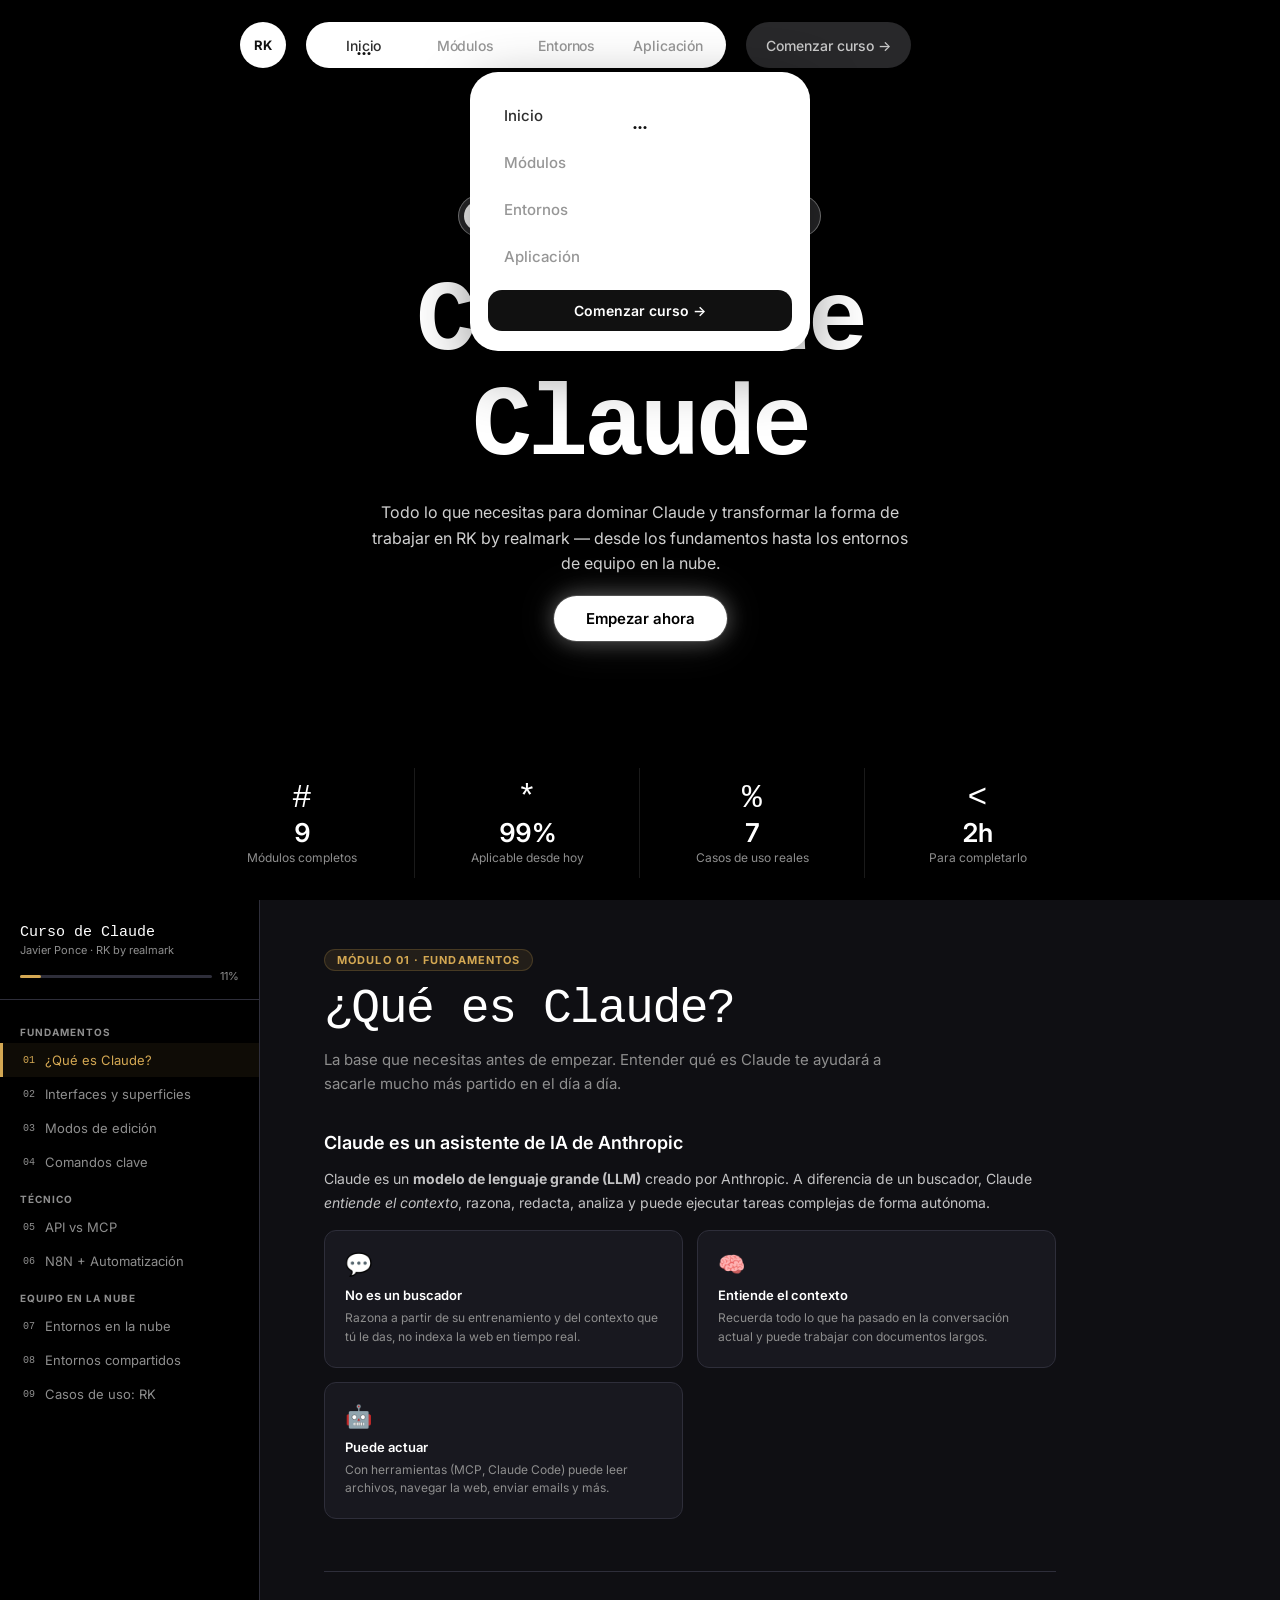
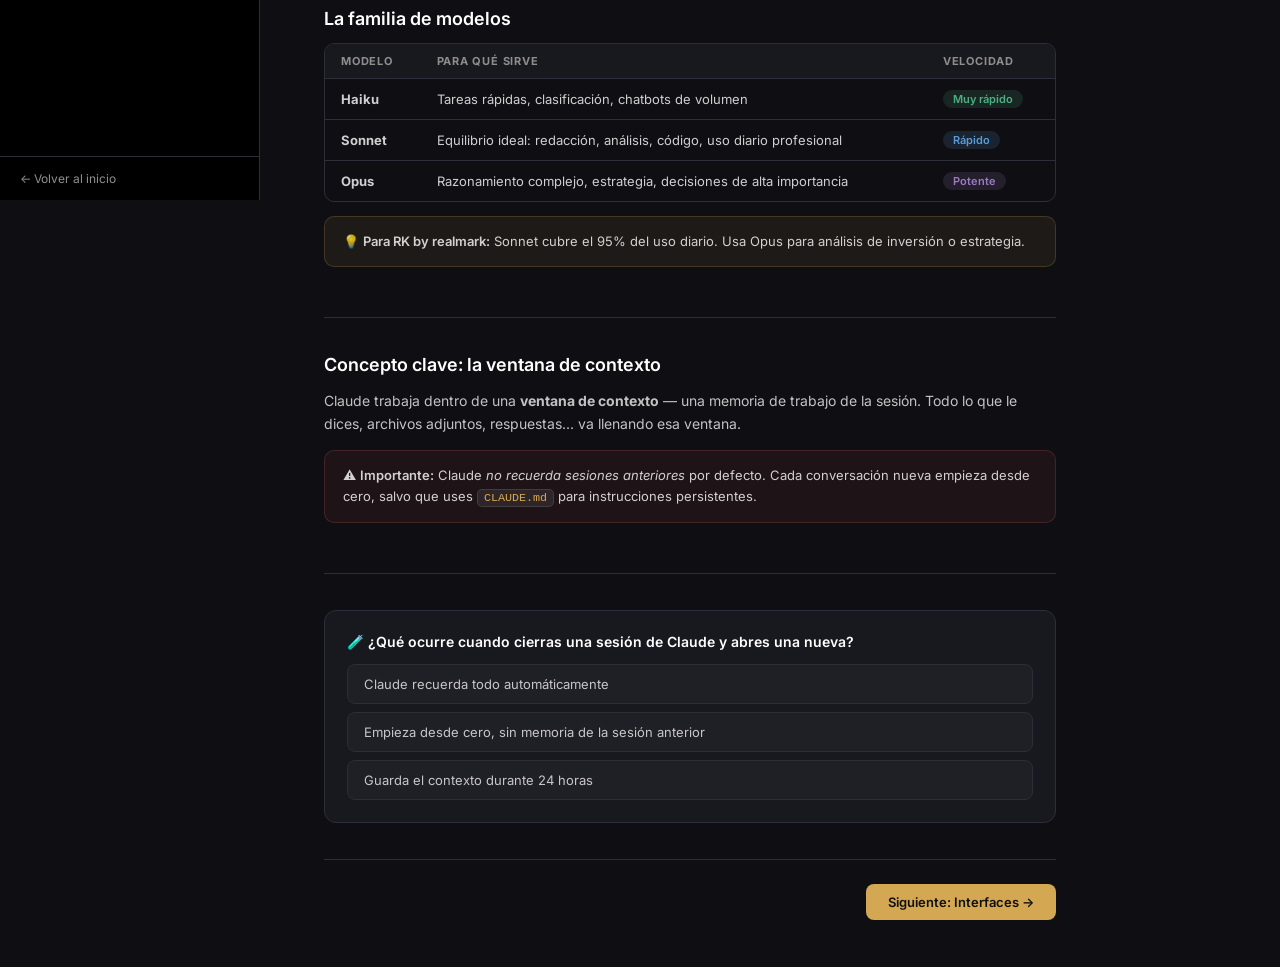
==== curso-claude/index.html @ 543211b2 "Add files via upload Curso de Claude - versión inicial" ====
<!DOCTYPE html>
<html lang="es">
<head>
<meta charset="UTF-8">
<meta name="viewport" content="width=device-width, initial-scale=1.0">
<title>Curso de Claude · Javier Ponce — RK by realmark</title>
<link rel="preconnect" href="https://fonts.googleapis.com">
<link rel="preconnect" href="https://fonts.gstatic.com" crossorigin>
<link href="https://fonts.googleapis.com/css2?family=Inter:wght@400;500;600&display=swap" rel="stylesheet">
<link href="https://db.onlinewebfonts.com/c/8cb707a9b8a73f8a7403336b861c3074?family=BubbledotICG-FinePos" rel="stylesheet">
<link rel="stylesheet" href="https://cdnjs.cloudflare.com/ajax/libs/font-awesome/6.5.2/css/all.min.css"
  integrity="sha512-SnH5WK+bZxgPHs44uWIX+LLJAJ9/2PkPKZ5QiAj6Ta86w+fsb2TkcmfRyVX3pBnMFcV7oQPJkl9QevSCWr3W6A=="
  crossorigin="anonymous" referrerpolicy="no-referrer">
<link rel="stylesheet" href="styles.css">
</head>
<body>

<!-- ═══════════════ HERO PAGE ═══════════════ -->
<div class="page" id="heroPage">
  <div class="bg">
    <video class="bg-video" autoplay muted loop playsinline>
      <source src="https://d8j0ntlcm91z4.cloudfront.net/user_38xzZboKViGWJOttwIXH07lWA1P/hf_20260809_012548_ef22562c-c0ae-4816-ad9d-f8922af4e6a7.mp4" type="video/mp4">
    </video>
    <div class="bg-overlay"></div>
  </div>

  <!-- HEADER -->
  <header class="header anim" style="--d:0.1s">
    <div class="header-inner">
      <button class="logo-btn" aria-label="RK by realmark">
        <span class="logo-text">RK</span>
      </button>

      <nav class="nav-pill" aria-label="Módulos del curso">
        <a class="nav-link active" href="#" onclick="scrollToSection('heroPage')">Inicio</a>
        <a class="nav-link" href="#" onclick="scrollToSection('coursePage')">Módulos</a>
        <a class="nav-link" href="#" onclick="jumpToModule(6)">Entornos</a>
        <a class="nav-link" href="#" onclick="jumpToModule(8)">Aplicación</a>
      </nav>

      <button class="signin-pill" onclick="scrollToSection('coursePage')">
        Comenzar curso →
      </button>

      <!-- MOBILE -->
      <button class="burger" id="burger" aria-expanded="false" aria-label="Menú">
        <span></span><span></span><span></span>
      </button>
    </div>
  </header>

  <!-- MOBILE MENU -->
  <div class="overlay" id="overlay" hidden></div>
  <div class="mobile-menu" id="mobileMenu" hidden role="dialog" aria-modal="true">
    <a class="mobile-link active" href="#" onclick="closeMobileMenu();scrollToSection('heroPage')">Inicio</a>
    <a class="mobile-link" href="#" onclick="closeMobileMenu();scrollToSection('coursePage')">Módulos</a>
    <a class="mobile-link" href="#" onclick="closeMobileMenu();jumpToModule(6)">Entornos</a>
    <a class="mobile-link" href="#" onclick="closeMobileMenu();jumpToModule(8)">Aplicación</a>
    <button class="mobile-signin" onclick="closeMobileMenu();scrollToSection('coursePage')">Comenzar curso →</button>
  </div>

  <!-- HERO -->
  <main class="hero">
    <div class="trust-row anim" style="--d:0.22s">
      <div class="avatar a1"><span class="avatar-inner"><i class="fa-brands fa-microsoft"></i></span></div>
      <div class="avatar a2"><span class="avatar-inner"><i class="fa-brands fa-amazon"></i></span></div>
      <div class="avatar a3"><span class="avatar-inner"><i class="fa-brands fa-google"></i></span></div>
      <div class="trust-pill">Curso oficial de Claude · Javier Ponce</div>
    </div>

    <h1 class="headline anim" style="--d:0s">
      <span class="line1">Curso de</span>
      <span class="line2">Claude</span>
    </h1>

    <p class="subhead anim" style="--d:0.28s">
      Todo lo que necesitas para dominar Claude y transformar la forma de trabajar en RK by realmark — desde los fundamentos hasta los entornos de equipo en la nube.
    </p>

    <button class="cta-btn anim" style="--d:0.4s" onclick="scrollToSection('coursePage')">
      Empezar ahora
    </button>
  </main>

  <!-- STATS -->
  <footer class="stats-footer anim" style="--d:0.45s">
    <div class="stats-grid">
      <div class="stat-item" style="--d:0.5s">
        <span class="stat-icon">#</span>
        <span class="stat-value" data-target="9" data-decimals="0" data-suffix="">9</span>
        <span class="stat-label">Módulos completos</span>
      </div>
      <div class="stat-item" style="--d:0.58s">
        <span class="stat-icon">*</span>
        <span class="stat-value" data-target="100" data-decimals="0" data-suffix="%">100%</span>
        <span class="stat-label">Aplicable desde hoy</span>
      </div>
      <div class="stat-item" style="--d:0.66s">
        <span class="stat-icon">%</span>
        <span class="stat-value" data-target="7" data-decimals="0" data-suffix="">7</span>
        <span class="stat-label">Casos de uso reales</span>
      </div>
      <div class="stat-item" style="--d:0.74s">
        <span class="stat-icon">&lt;</span>
        <span class="stat-value" data-target="2" data-decimals="0" data-suffix="h">2h</span>
        <span class="stat-label">Para completarlo</span>
      </div>
    </div>
  </footer>
</div>

<!-- ═══════════════ COURSE PAGE ═══════════════ -->
<div class="course-page" id="coursePage">
  <div class="course-layout">

    <!-- SIDEBAR -->
    <aside class="sidebar">
      <div class="sidebar-header">
        <span class="sidebar-logo">Curso de Claude</span>
        <span class="sidebar-sub">Javier Ponce · RK by realmark</span>
        <div class="progress-wrap">
          <div class="progress-bar"><div class="progress-fill" id="progressFill"></div></div>
          <span class="progress-label" id="progressLabel">0%</span>
        </div>
      </div>
      <nav class="module-nav-list">
        <div class="nav-group-label">Fundamentos</div>
        <button class="mod-nav active" onclick="gotoModule(0)"><span class="mod-num">01</span>¿Qué es Claude?</button>
        <button class="mod-nav" onclick="gotoModule(1)"><span class="mod-num">02</span>Interfaces y superficies</button>
        <button class="mod-nav" onclick="gotoModule(2)"><span class="mod-num">03</span>Modos de edición</button>
        <button class="mod-nav" onclick="gotoModule(3)"><span class="mod-num">04</span>Comandos clave</button>
        <div class="nav-group-label">Técnico</div>
        <button class="mod-nav" onclick="gotoModule(4)"><span class="mod-num">05</span>API vs MCP</button>
        <button class="mod-nav" onclick="gotoModule(5)"><span class="mod-num">06</span>N8N + Automatización</button>
        <div class="nav-group-label">Equipo en la Nube</div>
        <button class="mod-nav" onclick="gotoModule(6)"><span class="mod-num">07</span>Entornos en la nube</button>
        <button class="mod-nav" onclick="gotoModule(7)"><span class="mod-num">08</span>Entornos compartidos</button>
        <button class="mod-nav" onclick="gotoModule(8)"><span class="mod-num">09</span>Casos de uso: RK</button>
      </nav>
      <button class="back-hero" onclick="scrollToSection('heroPage')">← Volver al inicio</button>
    </aside>

    <!-- MODULE CONTENT -->
    <div class="module-content" id="moduleContent">

      <!-- ───── MODULE 0 ───── -->
      <section class="module-section active" id="mod0">
        <div class="mod-header">
          <span class="mod-tag">Módulo 01 · Fundamentos</span>
          <h2 class="mod-title">¿Qué es Claude?</h2>
          <p class="mod-intro">La base que necesitas antes de empezar. Entender qué es Claude te ayudará a sacarle mucho más partido en el día a día.</p>
        </div>

        <div class="content-block">
          <h3>Claude es un asistente de IA de Anthropic</h3>
          <p>Claude es un <strong>modelo de lenguaje grande (LLM)</strong> creado por Anthropic. A diferencia de un buscador, Claude <em>entiende el contexto</em>, razona, redacta, analiza y puede ejecutar tareas complejas de forma autónoma.</p>

          <div class="card-row">
            <div class="info-card">
              <div class="card-ico">💬</div>
              <h4>No es un buscador</h4>
              <p>Razona a partir de su entrenamiento y del contexto que tú le das, no indexa la web en tiempo real.</p>
            </div>
            <div class="info-card">
              <div class="card-ico">🧠</div>
              <h4>Entiende el contexto</h4>
              <p>Recuerda todo lo que ha pasado en la conversación actual y puede trabajar con documentos largos.</p>
            </div>
            <div class="info-card">
              <div class="card-ico">🤖</div>
              <h4>Puede actuar</h4>
              <p>Con herramientas (MCP, Claude Code) puede leer archivos, navegar la web, enviar emails y más.</p>
            </div>
          </div>
        </div>

        <div class="content-block">
          <h3>La familia de modelos</h3>
          <div class="table-wrap">
            <table>
              <thead><tr><th>Modelo</th><th>Para qué sirve</th><th>Velocidad</th></tr></thead>
              <tbody>
                <tr><td><strong>Haiku</strong></td><td>Tareas rápidas, clasificación, chatbots de volumen</td><td><span class="badge green">Muy rápido</span></td></tr>
                <tr><td><strong>Sonnet</strong></td><td>Equilibrio ideal: redacción, análisis, código, uso diario profesional</td><td><span class="badge blue">Rápido</span></td></tr>
                <tr><td><strong>Opus</strong></td><td>Razonamiento complejo, estrategia, decisiones de alta importancia</td><td><span class="badge purple">Potente</span></td></tr>
              </tbody>
            </table>
          </div>
          <div class="callout amber">💡 <strong>Para RK by realmark:</strong> Sonnet cubre el 95% del uso diario. Usa Opus para análisis de inversión o estrategia.</div>
        </div>

        <div class="content-block">
          <h3>Concepto clave: la ventana de contexto</h3>
          <p>Claude trabaja dentro de una <strong>ventana de contexto</strong> — una memoria de trabajo de la sesión. Todo lo que le dices, archivos adjuntos, respuestas... va llenando esa ventana.</p>
          <div class="callout red">⚠️ <strong>Importante:</strong> Claude <em>no recuerda sesiones anteriores</em> por defecto. Cada conversación nueva empieza desde cero, salvo que uses <code>CLAUDE.md</code> para instrucciones persistentes.</div>
        </div>

        <div class="quiz-block" id="q0">
          <div class="quiz-q">🧪 ¿Qué ocurre cuando cierras una sesión de Claude y abres una nueva?</div>
          <div class="quiz-opts">
            <button class="qopt" onclick="doQuiz('q0',this,'wrong')">Claude recuerda todo automáticamente</button>
            <button class="qopt" onclick="doQuiz('q0',this,'correct')">Empieza desde cero, sin memoria de la sesión anterior</button>
            <button class="qopt" onclick="doQuiz('q0',this,'wrong')">Guarda el contexto durante 24 horas</button>
          </div>
          <div class="quiz-fb" id="q0-fb"></div>
        </div>

        <div class="mod-footer-nav">
          <div></div>
          <button class="btn-next" onclick="gotoModule(1)">Siguiente: Interfaces →</button>
        </div>
      </section>

      <!-- ───── MODULE 1 ───── -->
      <section class="module-section" id="mod1">
        <div class="mod-header">
          <span class="mod-tag">Módulo 02 · Fundamentos</span>
          <h2 class="mod-title">Interfaces y superficies</h2>
          <p class="mod-intro">Claude no es solo una web. Tiene múltiples formas de acceso según lo que necesites hacer.</p>
        </div>

        <div class="content-block">
          <h3>Las superficies principales</h3>
          <div class="card-row three">
            <div class="info-card"><div class="card-ico">🌐</div><h4>Claude.ai (web)</h4><p>El chat de siempre. Para tareas del día a día: redacción, análisis, preguntas.</p></div>
            <div class="info-card"><div class="card-ico">💻</div><h4>App de escritorio</h4><p>Cowork integrado. Sesiones en paralelo, revisión visual de cambios y tareas programadas.</p></div>
            <div class="info-card"><div class="card-ico">📱</div><h4>App móvil</h4><p>iOS y Android. Lanza tareas en la nube y revísalas desde el móvil estés donde estés.</p></div>
            <div class="info-card"><div class="card-ico">⌨️</div><h4>Claude Code (CLI)</h4><p>Terminal para desarrolladores. Máxima autonomía: lee código, edita archivos, ejecuta comandos.</p></div>
            <div class="info-card"><div class="card-ico">🔌</div><h4>API / MCP</h4><p>Para integraciones programáticas. Conectas Claude a tus propias apps, CRM, portales.</p></div>
            <div class="info-card"><div class="card-ico">💬</div><h4>Claude Tag (Slack)</h4><p>Menciona <code>@Claude</code> en Slack y obtén respuestas directamente en el canal del equipo.</p></div>
          </div>
        </div>

        <div class="content-block">
          <h3>¿Qué superficie para cada caso en RK?</h3>
          <div class="table-wrap">
            <table>
              <thead><tr><th>Situación</th><th>Superficie recomendada</th></tr></thead>
              <tbody>
                <tr><td>Redactar descripción de inmueble</td><td><span class="badge green">Claude.ai web o app escritorio</span></td></tr>
                <tr><td>Revisar emails de clientes</td><td><span class="badge green">Cowork + Gmail MCP</span></td></tr>
                <tr><td>Tarea larga para revisar después</td><td><span class="badge blue">Sesión en la nube</span></td></tr>
                <tr><td>Automatizar flujos de captación</td><td><span class="badge purple">API + N8N</span></td></tr>
                <tr><td>Consulta rápida desde una visita</td><td><span class="badge amber">App móvil</span></td></tr>
              </tbody>
            </table>
          </div>
        </div>

        <div class="mod-footer-nav">
          <button class="btn-prev" onclick="gotoModule(0)">← Anterior</button>
          <button class="btn-next" onclick="gotoModule(2)">Siguiente: Modos de edición →</button>
        </div>
      </section>

      <!-- ───── MODULE 2 ───── -->
      <section class="module-section" id="mod2">
        <div class="mod-header">
          <span class="mod-tag">Módulo 03 · Fundamentos</span>
          <h2 class="mod-title">Modos de edición en Claude Code</h2>
          <p class="mod-intro">Uno de los conceptos más importantes del curso: cómo controlar cuánta autonomía tiene Claude cuando trabaja con tus archivos.</p>
        </div>

        <div class="content-block">
          <h3>Cambiar entre modos: <code>Shift + Tab</code></h3>
          <p>En Claude Code, puedes ciclar entre cuatro modos pulsando <code>Shift + Tab</code>. Cada modo define cuánto puede hacer Claude sin pedirte permiso.</p>

          <div class="modes-grid">
            <div class="mode-card manual">
              <div class="mode-label">Manual</div>
              <div class="mode-desc">Pregunta antes de <strong>cada</strong> edición de archivo y <strong>cada</strong> comando. El más seguro.</div>
              <div class="mode-when">✓ Para aprender o en proyectos críticos</div>
            </div>
            <div class="mode-card accept">
              <div class="mode-label">Accept edits</div>
              <div class="mode-desc">Edita archivos y comandos básicos sin preguntar. Pide permiso para acciones avanzadas.</div>
              <div class="mode-when">✓ Uso diario. ⚠️ Ojo con los botones de la barra inferior</div>
            </div>
            <div class="mode-card plan">
              <div class="mode-label">Plan</div>
              <div class="mode-desc">Solo analiza y propone un plan. <strong>No toca nada.</strong></div>
              <div class="mode-when">✓ Antes de cambios grandes: entender primero</div>
            </div>
            <div class="mode-card auto">
              <div class="mode-label">Auto</div>
              <div class="mode-desc">Actúa con comprobaciones de seguridad en segundo plano. Máxima autonomía.</div>
              <div class="mode-when">✓ Tareas largas en las que confías plenamente</div>
            </div>
          </div>

          <div class="callout red">
            ⚠️ <strong>Aviso del curso (Javier Ponce):</strong> En el modo <em>Accept edits</em> y en <em>/loop</em>, los botones de aceptar cambios aparecen en la <strong>parte inferior de la caja de texto</strong>. Es fácil aceptar sin darse cuenta. Revisa siempre antes de hacer clic.
          </div>
        </div>

        <div class="quiz-block" id="q2">
          <div class="quiz-q">🧪 Quieres analizar el código antes de hacer cualquier cambio. ¿Qué modo usas?</div>
          <div class="quiz-opts">
            <button class="qopt" onclick="doQuiz('q2',this,'wrong')">Auto</button>
            <button class="qopt" onclick="doQuiz('q2',this,'correct')">Plan</button>
            <button class="qopt" onclick="doQuiz('q2',this,'wrong')">Accept edits</button>
          </div>
          <div class="quiz-fb" id="q2-fb"></div>
        </div>

        <div class="mod-footer-nav">
          <button class="btn-prev" onclick="gotoModule(1)">← Anterior</button>
          <button class="btn-next" onclick="gotoModule(3)">Siguiente: Comandos clave →</button>
        </div>
      </section>

      <!-- ───── MODULE 3 ───── -->
      <section class="module-section" id="mod3">
        <div class="mod-header">
          <span class="mod-tag">Módulo 04 · Fundamentos</span>
          <h2 class="mod-title">Comandos clave</h2>
          <p class="mod-intro">Los slash commands y herramientas externas más importantes del curso.</p>
        </div>

        <div class="content-block">
          <h3>Slash commands esenciales</h3>
          <div class="cmd-grid">
            <div class="cmd-card">
              <div class="cmd-name">/loop</div>
              <p>Modo de iteración continua. Claude repite una tarea en ciclos. <strong>⚠️ Ojo con los botones de aceptación en la barra inferior del text box.</strong></p>
            </div>
            <div class="cmd-card">
              <div class="cmd-name">/goal</div>
              <p>Define un objetivo persistente que Claude persigue durante toda la sesión. Muy útil para tareas largas con un fin claro.</p>
            </div>
            <div class="cmd-card">
              <div class="cmd-name">/compact</div>
              <p>Comprime el historial para liberar espacio en la ventana de contexto. Se puede usar con foco:</p>
              <code class="inline-code">/compact focus on los cambios de API</code>
            </div>
            <div class="cmd-card">
              <div class="cmd-name">/context</div>
              <p>Muestra qué está ocupando espacio en el contexto ahora mismo. Úsalo antes de /compact para saber si hace falta.</p>
            </div>
            <div class="cmd-card">
              <div class="cmd-name">/model</div>
              <p>Cambia entre Haiku, Sonnet y Opus durante la sesión. Sin cerrar ni reabrir.</p>
            </div>
            <div class="cmd-card">
              <div class="cmd-name">/init</div>
              <p>Crea un <code>CLAUDE.md</code> para el proyecto con instrucciones persistentes. Esencial para trabajo en equipo.</p>
            </div>
          </div>
        </div>

        <div class="content-block">
          <h3>Cómo funciona <code>/compact</code> en detalle</h3>
          <p>La ventana de contexto se llena con el historial. Cuando se acerca al límite, Claude compacta automáticamente — pero tú puedes hacerlo manualmente con más control.</p>
          <div class="compare-row">
            <div class="compare-box">
              <div class="compare-head">✅ Se preserva</div>
              <ul><li>Tus peticiones importantes</li><li>Fragmentos de código clave</li><li>El estado actual del trabajo</li></ul>
            </div>
            <div class="compare-box">
              <div class="compare-head red">⚠️ Puede perderse</div>
              <ul><li>Instrucciones detalladas del principio</li><li>Contexto de decisiones anteriores</li></ul>
            </div>
          </div>
          <div class="callout blue">💡 <strong>Tip:</strong> Añade una sección <code>Compact Instructions</code> en tu <code>CLAUDE.md</code> para decirle a Claude qué preservar siempre al compactar.</div>
        </div>

        <div class="content-block">
          <h3>Herramientas externas del curso</h3>
          <div class="tool-list">
            <div class="tool-item">
              <span class="tool-icon">🌐</span>
              <div><strong>motionsites.com</strong><p>Plantillas de web para usar directamente con Claude. Ideal para landing pages de inmuebles o microsites de campaña.</p></div>
            </div>
            <div class="tool-item">
              <span class="tool-icon">🚀</span>
              <div><strong>vercel.app</strong><p>Plataforma para publicar webs generadas por Claude en minutos, sin configuración de servidor. Conecta tu repo de GitHub y despliega automáticamente.</p></div>
            </div>
            <div class="tool-item">
              <span class="tool-icon">⚙️</span>
              <div><strong>n8n.io</strong><p>Automatización de flujos con IA. Conecta Claude a tu CRM, email, portales y más, sin código.</p></div>
            </div>
            <div class="tool-item">
              <span class="tool-icon">🛍️</span>
              <div><strong>Skill Marketplace</strong><p>El marketplace de skills para ampliar las capacidades de Claude en Cowork. Instala skills específicas para tu sector.</p></div>
            </div>
          </div>
        </div>

        <div class="mod-footer-nav">
          <button class="btn-prev" onclick="gotoModule(2)">← Anterior</button>
          <button class="btn-next" onclick="gotoModule(4)">Siguiente: API vs MCP →</button>
        </div>
      </section>

      <!-- ───── MODULE 4 ───── -->
      <section class="module-section" id="mod4">
        <div class="mod-header">
          <span class="mod-tag">Módulo 05 · Técnico</span>
          <h2 class="mod-title">API vs MCP: la diferencia clave</h2>
          <p class="mod-intro">Entender esta diferencia te ayudará a saber qué herramienta usar en cada situación.</p>
        </div>

        <div class="content-block">
          <div class="compare-row big">
            <div class="compare-box">
              <div class="compare-head">API — Application Programming Interface</div>
              <p>Un <strong>contrato de comunicación</strong> entre dos sistemas. Defines endpoints, métodos, parámetros y formatos de respuesta. Tú la llamas explícitamente desde código.</p>
              <div class="analogy-box">
                🍕 <strong>Analogía:</strong> Llamar por teléfono a un restaurante. Tú marcas el número, pides lo que quieres siguiendo su menú, y ellos te dan exactamente eso. Tú tienes que saber el número y el menú.
              </div>
              <ul class="feature-list">
                <li>¿Quién la llama? <strong>Tu código, explícitamente</strong></li>
                <li>¿Quién sabe cómo usarla? <strong>El desarrollador</strong></li>
                <li>Estándar: <strong>Cada servicio tiene el suyo</strong></li>
                <li>Uso típico: <strong>Integración entre sistemas</strong></li>
              </ul>
            </div>
            <div class="compare-box highlight">
              <div class="compare-head">MCP — Model Context Protocol</div>
              <p>Un <strong>protocolo estándar de Anthropic</strong> que permite a Claude conectarse a herramientas y servicios externos y usarlas por sí solo, sin que le indiques cómo.</p>
              <div class="analogy-box">
                🏙️ <strong>Analogía:</strong> Un asistente que ya conoce todos los restaurantes de la ciudad y puede ir a buscar lo que necesitas sin que le expliques nada. Tú dices "tengo hambre de pizza" y él sabe a dónde ir.
              </div>
              <ul class="feature-list">
                <li>¿Quién la llama? <strong>Claude, de forma autónoma</strong></li>
                <li>¿Quién sabe cómo usarla? <strong>Claude la descubre sola</strong></li>
                <li>Estándar: <strong>Protocolo universal</strong></li>
                <li>Uso típico: <strong>Darle "superpoderes" a Claude</strong></li>
              </ul>
            </div>
          </div>

          <div class="callout blue">
            🔗 <strong>Relación entre ambas:</strong> Un servidor MCP por debajo usa APIs. El MCP de Vercel que tienes en esta sesión llama internamente a la API REST de Vercel — pero Claude no necesita saber nada de eso. El MCP es la capa que traduce las capacidades de una API al lenguaje que Claude entiende.
          </div>
        </div>

        <div class="mod-footer-nav">
          <button class="btn-prev" onclick="gotoModule(3)">← Anterior</button>
          <button class="btn-next" onclick="gotoModule(5)">Siguiente: N8N →</button>
        </div>
      </section>

      <!-- ───── MODULE 5 ───── -->
      <section class="module-section" id="mod5">
        <div class="mod-header">
          <span class="mod-tag">Módulo 06 · Técnico</span>
          <h2 class="mod-title">N8N + Automatización con Claude</h2>
          <p class="mod-intro">N8N es la plataforma que convierte a Claude en el motor de tus automatizaciones de negocio, sin necesidad de código.</p>
        </div>

        <div class="content-block">
          <h3>¿Qué es N8N?</h3>
          <p>N8N es una <strong>plataforma de automatización de flujos de trabajo visual</strong> — tipo Zapier o Make, pero más potente y con posibilidad de alojarlo tú mismo. Conectas aplicaciones entre sí con un editor visual de nodos, sin apenas código.</p>
          <p>Ahora tiene integración nativa con Claude, lo que significa que puedes meter IA en medio de cualquier automatización.</p>

          <div class="flow-diagram">
            <div class="flow-node trigger">DISPARADOR</div>
            <div class="flow-arrow">→</div>
            <div class="flow-node action">ACCIÓN 1</div>
            <div class="flow-arrow">→</div>
            <div class="flow-node claude">CLAUDE (IA)</div>
            <div class="flow-arrow">→</div>
            <div class="flow-node result">RESULTADO</div>
          </div>
          <p class="flow-example">Ejemplo: Nuevo email en Gmail → Claude lo analiza → Respuesta automática en Slack</p>
        </div>

        <div class="content-block">
          <h3>Casos de uso para RK by realmark</h3>
          <div class="usecase-grid">
            <div class="usecase-card">
              <div class="usecase-cat">🎯 Captación y leads</div>
              <ul>
                <li>Formulario web → Claude clasifica el lead (comprador, vendedor, inversor) → CRM</li>
                <li>Scraping de portales → Claude puntúa propiedades según criterios de clientes</li>
              </ul>
            </div>
            <div class="usecase-card">
              <div class="usecase-cat">📧 Comunicación</div>
              <ul>
                <li>Email de cliente → Claude redacta respuesta personalizada → Tú revisas y apruebas</li>
                <li>WhatsApp Business → Claude responde consultas básicas fuera de horario</li>
              </ul>
            </div>
            <div class="usecase-card">
              <div class="usecase-cat">📝 Contenido</div>
              <ul>
                <li>Nueva propiedad en CRM → Claude genera descripción → Publicación automática en portales</li>
                <li>Ficha de inmueble → Claude crea variaciones para redes sociales</li>
              </ul>
            </div>
            <div class="usecase-card">
              <div class="usecase-cat">⚙️ Operaciones</div>
              <ul>
                <li>Reunión grabada → Transcripción → Claude extrae próximos pasos → Asana/Notion</li>
                <li>Cambio en portal → Claude analiza y alerta al equipo por Slack</li>
              </ul>
            </div>
          </div>
          <div class="callout green">🚀 <strong>Por dónde empezar:</strong> n8n.io tiene versión cloud gratuita. El primer flujo útil: <em>email de contacto → Claude clasifica → notificación a agente</em>. En 30 minutos lo tienes montado.</div>
        </div>

        <div class="mod-footer-nav">
          <button class="btn-prev" onclick="gotoModule(4)">← Anterior</button>
          <button class="btn-next" onclick="gotoModule(6)">Siguiente: Entornos en la nube →</button>
        </div>
      </section>

      <!-- ───── MODULE 6 ───── -->
      <section class="module-section" id="mod6">
        <div class="mod-header">
          <span class="mod-tag">Módulo 07 · Equipo en la Nube</span>
          <h2 class="mod-title">Entornos en la nube</h2>
          <p class="mod-intro">La base del trabajo en equipo con Claude. Entender qué es un entorno en la nube es el primer paso para que RK by realmark trabaje de forma colaborativa.</p>
        </div>

        <div class="content-block">
          <h3>Sesión local vs sesión en la nube</h3>
          <div class="compare-row">
            <div class="compare-box">
              <div class="compare-head">💻 Sesión Local</div>
              <ul class="feature-list">
                <li>Se ejecuta en <strong>tu ordenador</strong></li>
                <li>Solo tú puedes verla</li>
                <li>Se para cuando cierras el portátil</li>
                <li>Accede a tus archivos locales</li>
                <li>Sin configuración de entrada</li>
              </ul>
            </div>
            <div class="compare-box highlight">
              <div class="compare-head">☁️ Sesión en la Nube</div>
              <ul class="feature-list">
                <li>Se ejecuta en <strong>servidores de Anthropic</strong></li>
                <li>Compartible con el equipo</li>
                <li>Sigue corriendo aunque cierres el PC</li>
                <li>Accede a repositorios GitHub</li>
                <li>Configurable por el administrador</li>
              </ul>
            </div>
          </div>
        </div>

        <div class="content-block">
          <h3>Cómo funciona una sesión en la nube</h3>
          <div class="steps-list">
            <div class="step-item"><span class="step-n">1</span><div><h4>Lanzas la sesión</h4><p>Desde claude.ai, app de escritorio, móvil o terminal (<code>claude --cloud</code>). Aparece un selector de entorno.</p></div></div>
            <div class="step-item"><span class="step-n">2</span><div><h4>Se crea una máquina virtual</h4><p>Anthropic lanza un servidor Ubuntu 24.04 limpio con herramientas preinstaladas. No es tu ordenador.</p></div></div>
            <div class="step-item"><span class="step-n">3</span><div><h4>Claude trabaja en ese servidor</h4><p>Accede a repositorios de GitHub, ejecuta código, instala paquetes — todo aislado.</p></div></div>
            <div class="step-item"><span class="step-n">4</span><div><h4>Retomable desde cualquier dispositivo</h4><p>Empieza en el portátil, continúa desde el móvil sin perder nada.</p></div></div>
          </div>
        </div>

        <div class="content-block">
          <h3>Niveles de acceso de red</h3>
          <div class="table-wrap">
            <table>
              <thead><tr><th>Nivel</th><th>Qué permite</th><th>Para qué</th></tr></thead>
              <tbody>
                <tr><td><strong>None</strong></td><td>Sin acceso a internet</td><td>Tareas internas aisladas</td></tr>
                <tr><td><strong>Trusted ⭐</strong></td><td>Registros de paquetes, GitHub, SDKs comunes</td><td><strong>Punto de partida recomendado</strong></td></tr>
                <tr><td><strong>Custom</strong></td><td>Lista de dominios que tú defines</td><td>Si necesitáis APIs propias (Idealista, etc.)</td></tr>
                <tr><td><strong>Full</strong></td><td>Cualquier dominio</td><td>Solo si es imprescindible</td></tr>
              </tbody>
            </table>
          </div>
          <div class="callout red">🛡️ <strong>Sobre secretos:</strong> Los entornos en la nube aún no tienen almacén de secretos. No pongas contraseñas ni API keys en las variables de entorno — cualquier miembro con acceso al entorno podría leerlas.</div>
        </div>

        <div class="mod-footer-nav">
          <button class="btn-prev" onclick="gotoModule(5)">← Anterior</button>
          <button class="btn-next" onclick="gotoModule(7)">Siguiente: Entornos compartidos →</button>
        </div>
      </section>

      <!-- ───── MODULE 7 ───── -->
      <section class="module-section" id="mod7">
        <div class="mod-header">
          <span class="mod-tag">Módulo 08 · Equipo en la Nube · ⭐ Clave para RK</span>
          <h2 class="mod-title">Entornos compartidos y autoalojados</h2>
          <p class="mod-intro">La funcionalidad más importante para que todo el equipo de RK by realmark trabaje de forma unificada.</p>
        </div>

        <div class="content-block">
          <h3>Entornos compartidos de organización</h3>
          <p>Los <strong>entornos compartidos</strong> son entornos en la nube creados por el administrador que aparecen automáticamente en el selector de <em>todos los miembros del equipo</em>. En lugar de que cada persona configure el suyo, el admin crea uno estándar que todos comparten.</p>

          <div class="callout green">✅ <strong>Disponible en planes Team y Enterprise.</strong> RK by realmark necesita uno de estos planes para crear entornos compartidos.</div>

          <div class="card-row">
            <div class="info-card"><div class="card-ico">🔄</div><h4>Configuración única</h4><p>El admin configura el entorno una vez. El equipo entero lo tiene disponible sin hacer nada.</p></div>
            <div class="info-card"><div class="card-ico">📏</div><h4>Estándares unificados</h4><p>Todos los agentes trabajan con las mismas herramientas y accesos. Sin dispersión.</p></div>
            <div class="info-card"><div class="card-ico">👀</div><h4>Control de acceso</h4><p>Solo Owners y Admins crean o editan entornos. Los miembros solo los usan.</p></div>
          </div>
        </div>

        <div class="content-block">
          <h3>Cómo crear el entorno compartido para RK</h3>
          <div class="steps-list">
            <div class="step-item"><span class="step-n">1</span><div><h4>Admin Settings → Cloud environments</h4><p>En claude.ai, solo Owners y Admins ven esta sección.</p></div></div>
            <div class="step-item"><span class="step-n">2</span><div><h4>Crear el entorno</h4><p>Clic en <strong>"Add cloud environment"</strong>. Nombre descriptivo: <em>"RK Producción"</em> o <em>"Equipo Comercial"</em>.</p></div></div>
            <div class="step-item"><span class="step-n">3</span><div><h4>Configurar acceso de red</h4><p>Elegir <strong>Trusted</strong> para empezar, o <strong>Custom</strong> si necesitáis acceder a APIs propias.</p></div></div>
            <div class="step-item"><span class="step-n">4</span><div><h4>Script de inicio (opcional)</h4><p>Script Bash que se ejecuta antes de que Claude empiece. Instala herramientas propias de la agencia.</p></div></div>
            <div class="step-item"><span class="step-n">5</span><div><h4>Establecer como entorno por defecto</h4><p>En <strong>Admin Settings → Claude Code</strong>. Todo el equipo lo usará automáticamente.</p></div></div>
          </div>
          <div class="callout purple">💬 <strong>Claude Tag en Slack:</strong> Si usáis Claude Tag en Slack, las sesiones de Slack <em>solo</em> pueden usar entornos compartidos, no personales. Por eso es crucial tenerlos configurados.</div>
        </div>

        <div class="content-block">
          <h3>Entornos autoalojados (Self-hosted)</h3>
          <div class="callout amber">🔍 <strong>¿Es esto para RK by realmark?</strong> Probablemente no de inicio. Los entornos autoalojados son para empresas con requisitos muy específicos de seguridad o compliance. Para la mayoría de agencias, los entornos de Anthropic son suficientes y mucho más sencillos.</div>

          <div class="compare-row">
            <div class="compare-box">
              <div class="compare-head">☁️ Alojado por Anthropic</div>
              <ul class="feature-list">
                <li>✅ Sin infraestructura que mantener</li>
                <li>✅ Listo para usar inmediatamente</li>
                <li>✅ Actualizaciones automáticas</li>
                <li>⚠️ El código se procesa en servidores de Anthropic</li>
              </ul>
            </div>
            <div class="compare-box">
              <div class="compare-head">🏢 Autoalojado</div>
              <ul class="feature-list">
                <li>✅ El código nunca sale de tu red</li>
                <li>✅ Acceso a servicios internos privados</li>
                <li>⚠️ Requiere infraestructura propia</li>
                <li>⚠️ Requiere equipo técnico para mantenerlo</li>
              </ul>
            </div>
          </div>
          <p>Disponible en <strong>beta pública para planes Team y Enterprise</strong>. Un Owner o Admin activa <em>"Allow self-hosted environments"</em> en Admin Settings → Cloud environments.</p>
        </div>

        <div class="mod-footer-nav">
          <button class="btn-prev" onclick="gotoModule(6)">← Anterior</button>
          <button class="btn-next" onclick="gotoModule(8)">Siguiente: Casos de uso RK →</button>
        </div>
      </section>

      <!-- ───── MODULE 8 ───── -->
      <section class="module-section" id="mod8">
        <div class="mod-header">
          <span class="mod-tag">Módulo 09 · Aplicación · Final</span>
          <h2 class="mod-title">Claude en RK by realmark</h2>
          <p class="mod-intro">Todo lo aprendido aplicado a la agencia. Aquí el curso se convierte en resultados reales.</p>
        </div>

        <div class="content-block">
          <h3>Mapa de herramientas por necesidad</h3>
          <div class="table-wrap">
            <table>
              <thead><tr><th>Necesidad</th><th>Herramienta</th><th>Complejidad</th></tr></thead>
              <tbody>
                <tr><td>Redactar fichas de inmuebles</td><td>Claude.ai / Cowork</td><td><span class="badge green">Inmediato</span></td></tr>
                <tr><td>Responder emails de clientes</td><td>Cowork + Gmail MCP</td><td><span class="badge green">Inmediato</span></td></tr>
                <tr><td>Landing page de inmueble</td><td>motionsites.com + Claude + Vercel</td><td><span class="badge blue">Fácil</span></td></tr>
                <tr><td>Todo el equipo con el mismo entorno</td><td>Entorno compartido (Team plan)</td><td><span class="badge blue">Fácil (admin)</span></td></tr>
                <tr><td>Clasificar leads automáticamente</td><td>N8N + Claude API</td><td><span class="badge amber">Medio</span></td></tr>
                <tr><td>Publicación automática en portales</td><td>N8N + API Idealista/Fotocasa</td><td><span class="badge amber">Medio</span></td></tr>
                <tr><td>Tareas nocturnas y programadas</td><td>Routines (sesiones en la nube)</td><td><span class="badge blue">Fácil</span></td></tr>
              </tbody>
            </table>
          </div>
        </div>

        <div class="content-block">
          <h3>Plan de acción recomendado</h3>
          <div class="steps-list">
            <div class="step-item"><span class="step-n">1</span><div><h4>Semana 1 — Uso individual</h4><p>Cada agente empieza a usar Claude.ai para redactar fichas y responder emails. Sin configuración, resultados inmediatos.</p></div></div>
            <div class="step-item"><span class="step-n">2</span><div><h4>Semana 2-3 — Entorno compartido</h4><p>El admin activa el plan Team, crea el entorno compartido "RK Producción" y lo establece como predeterminado para todo el equipo.</p></div></div>
            <div class="step-item"><span class="step-n">3</span><div><h4>Mes 2 — Primera automatización con N8N</h4><p>Email de captación → Claude clasifica → Notificación al agente. Medible y de impacto directo.</p></div></div>
            <div class="step-item"><span class="step-n">4</span><div><h4>Mes 3+ — Webs y publicación automática</h4><p>Usar motionsites.com + Vercel para microsites de inmuebles destacados. Explorar API de portales para publicación automática.</p></div></div>
          </div>
        </div>

        <div class="content-block">
          <h3>Glosario rápido del curso</h3>
          <div class="glossary-grid">
            <div class="gloss-item"><strong>API</strong><span>Comunicación entre sistemas. La llama el desarrollador con código.</span></div>
            <div class="gloss-item"><strong>MCP</strong><span>Protocolo para que Claude use herramientas por sí solo.</span></div>
            <div class="gloss-item"><strong>N8N</strong><span>Automatización visual. Conecta Claude a tus apps sin código.</span></div>
            <div class="gloss-item"><strong>Contexto</strong><span>Memoria de trabajo de Claude en una sesión. Se llena.</span></div>
            <div class="gloss-item"><strong>/compact</strong><span>Comprime el historial y libera espacio en el contexto.</span></div>
            <div class="gloss-item"><strong>/loop</strong><span>Bucle iterativo. ⚠️ Ojo con botones en barra inferior.</span></div>
            <div class="gloss-item"><strong>/goal</strong><span>Define un objetivo persistente para toda la sesión.</span></div>
            <div class="gloss-item"><strong>Entorno nube</strong><span>Servidor remoto donde se ejecutan las sesiones de Claude.</span></div>
            <div class="gloss-item"><strong>Entorno compartido</strong><span>Entorno creado por el admin disponible para todo el equipo.</span></div>
            <div class="gloss-item"><strong>Runner</strong><span>Proceso en TU infraestructura (solo self-hosted).</span></div>
            <div class="gloss-item"><strong>Vercel</strong><span>Publica webs de Claude en minutos desde GitHub.</span></div>
            <div class="gloss-item"><strong>motionsites.com</strong><span>Plantillas de web listas para Claude.</span></div>
          </div>
        </div>

        <div class="completion-banner">
          <div class="completion-icon">🎓</div>
          <h3>¡Curso completado!</h3>
          <p>Ya tienes la base para implementar Claude en RK by realmark de forma estructurada. El siguiente paso: empieza por la Semana 1 del plan de acción.</p>
          <button class="btn-next" onclick="gotoModule(0);scrollToSection('coursePage')">Repasar desde el principio →</button>
        </div>

        <div class="mod-footer-nav">
          <button class="btn-prev" onclick="gotoModule(7)">← Anterior</button>
          <div></div>
        </div>
      </section>

    </div><!-- /module-content -->
  </div><!-- /course-layout -->
</div><!-- /coursePage -->

<script src="main.js"></script>
</body>
</html>
---- curso-claude/styles.css ----
/* ═══════════════════════════════════════
   CURSO DE CLAUDE · RK by realmark
   CSS Variables + Reset
═══════════════════════════════════════ */
:root {
  --bg: #000000;
  --text: #ffffff;
  --muted: #8e8e8e;
  --nav-text: #2e2e2e;
  --pill-dark: #28282a;
  --sign-in-text: #c8c8c8;
  --nav-shadow: 0 4px 14px rgba(0,0,0,0.16);
  --trust-bg: #28282a;
  --trust-border: rgba(255,255,255,0.4);
  --trust-text: #c4c2c3;
  --font-sans: "Inter", "Segoe UI", system-ui, sans-serif;
  --font-display: "BubbledotICG-FinePos", "Geist Pixel Circle", monospace;

  /* course extras */
  --surface: #0f0f13;
  --surface2: #18181f;
  --surface3: #22222c;
  --border: #2e2e3a;
  --accent: #d4a853;
  --green: #4caf82;
  --blue: #5b9bd5;
  --purple: #9b7bc4;
  --red: #d45b5b;
  --amber: #d4a853;
}

@font-face {
  font-family: 'Geist Pixel Circle';
  src: url('fonts/GeistPixel-Circle.woff2') format('woff2');
  font-weight: 400;
  font-display: swap;
}

*, *::before, *::after { box-sizing: border-box; margin: 0; padding: 0; }
html { -webkit-text-size-adjust: 100%; scroll-behavior: smooth; }
body {
  background: var(--bg);
  color: var(--text);
  font-family: var(--font-sans);
  -webkit-font-smoothing: antialiased;
  -moz-osx-font-smoothing: grayscale;
  overflow-x: hidden;
}
a { text-decoration: none; color: inherit; }
button { cursor: pointer; border: none; background: none; font-family: inherit; }
ul { list-style: none; padding: 0; }
code {
  font-family: 'Consolas', 'Fira Code', monospace;
  font-size: .9em;
  background: rgba(255,255,255,.07);
  border: 1px solid rgba(255,255,255,.1);
  border-radius: 5px;
  padding: 1px 6px;
  color: var(--accent);
}

/* ═══ HERO PAGE ═══ */
.page {
  position: relative;
  display: flex;
  flex-direction: column;
  height: 100vh;
  height: 100dvh;
  overflow: hidden;
  padding: clamp(16px,2.4vh,28px) clamp(14px,3vw,32px);
}

/* Background video */
.bg { position: absolute; inset: 0; background: #000; overflow: hidden; z-index: 0; }
.bg-video {
  position: absolute; inset: 0;
  width: 100%; height: 100%;
  object-fit: cover;
  pointer-events: none;
  z-index: 0;
}
.bg-overlay {
  position: absolute; inset: 0;
  background: linear-gradient(to bottom,
    rgba(0,0,0,.55) 0%,
    rgba(0,0,0,.35) 40%,
    rgba(0,0,0,.70) 100%);
  z-index: 1;
}

/* ── Header ── */
.header {
  position: relative;
  z-index: 10;
  flex-shrink: 0;
}
.header-inner {
  display: flex;
  align-items: center;
  gap: clamp(12px,2vw,20px);
  max-width: 800px;
  margin: 0 auto;
}

/* Logo button */
.logo-btn {
  width: clamp(40px,4.4vw,46px);
  height: clamp(40px,4.4vw,46px);
  border-radius: 50%;
  background: #fff;
  box-shadow: var(--nav-shadow);
  display: grid;
  place-items: center;
  transition: transform .2s;
  flex-shrink: 0;
}
.logo-btn:hover { transform: scale(1.04); }
.logo-text {
  font-family: var(--font-sans);
  font-weight: 700;
  font-size: clamp(11px,1.2vw,13px);
  color: #111;
  letter-spacing: -.02em;
}

/* Nav pill */
.nav-pill {
  background: #fff;
  height: clamp(40px,5vw,46px);
  flex: 1;
  max-width: 420px;
  display: flex;
  align-items: center;
  padding: 4px 8px;
  border-radius: 999px;
  box-shadow: var(--nav-shadow);
  gap: 2px;
}
.nav-link {
  flex: 1;
  text-align: center;
  font-size: clamp(12px,1.3vw,14px);
  font-weight: 500;
  color: var(--nav-text);
  letter-spacing: -.01em;
  opacity: .5;
  padding: 6px 4px;
  border-radius: 999px;
  transition: opacity .15s, background .15s;
  position: relative;
  white-space: nowrap;
}
.nav-link:hover { opacity: .75; }
.nav-link.active { opacity: 1; }
.nav-link.active::after {
  content: '';
  position: absolute;
  bottom: 5px;
  left: 50%;
  transform: translateX(-50%);
  width: 3px; height: 3px;
  background: #111;
  border-radius: 50%;
  box-shadow: -5px 0 0 #111, 5px 0 0 #111;
}

/* Sign in pill */
.signin-pill {
  background: var(--pill-dark);
  color: var(--sign-in-text);
  height: clamp(40px,5vw,46px);
  padding: 0 clamp(14px,2vw,20px);
  border-radius: 999px;
  font-size: clamp(12px,1.3vw,14px);
  font-weight: 500;
  box-shadow: var(--nav-shadow);
  white-space: nowrap;
  transition: background .15s, color .15s, transform .15s;
  flex-shrink: 0;
}
.signin-pill:hover { background: #323234; color: #fff; transform: translateY(-1px); }

/* Burger */
.burger { display: none; }

/* ── Hero ── */
.hero {
  position: relative; z-index: 5;
  flex: 1;
  display: flex;
  flex-direction: column;
  align-items: center;
  justify-content: center;
  text-align: center;
  gap: clamp(14px,2.2vh,22px);
}

/* Trust row */
.trust-row {
  display: inline-flex;
  align-items: center;
  gap: 0;
  margin-bottom: clamp(8px,1.5vh,14px);
}
:root { --trust-size: clamp(36px,4.5vw,42px); }
.avatar {
  width: var(--trust-size);
  height: var(--trust-size);
  border-radius: 50%;
  background: var(--trust-bg);
  border: 1px solid var(--trust-border);
  padding: 5px;
  display: grid;
  place-items: center;
  position: relative;
  transition: transform .35s;
}
.avatar-inner {
  width: 100%; height: 100%;
  border-radius: 50%;
  background: #fff;
  display: grid;
  place-items: center;
}
.avatar-inner i { font-size: calc(var(--trust-size)*0.34); color: #111; }
.a2 { margin-left: calc(var(--trust-size)*-.42); z-index: 2; }
.a3 { margin-left: calc(var(--trust-size)*-.42); z-index: 4; }
.a1:hover { transform: translateY(-2px); }
.a2:hover { transform: translateY(-4px); }
.a3:hover { transform: translateY(-2px); }
.trust-pill {
  height: var(--trust-size);
  background: var(--trust-bg);
  border: 1px solid var(--trust-border);
  border-radius: 999px;
  margin-left: calc(var(--trust-size)*-.42);
  padding-left: calc(var(--trust-size)*.58);
  padding-right: clamp(14px,2vw,18px);
  display: flex;
  align-items: center;
  font-size: clamp(12px,1.4vw,13.5px);
  font-weight: 500;
  color: var(--trust-text);
  white-space: nowrap;
  z-index: 5;
  position: relative;
}

/* Headline */
.headline {
  display: flex;
  flex-direction: column;
  align-items: center;
  font-family: var(--font-display);
  font-size: clamp(40px,8vw,100px);
  letter-spacing: -.04em;
  line-height: 1.05;
  color: #fff;
  white-space: nowrap;
  overflow: hidden;
}
.headline .line1, .headline .line2 { display: block; }
.headline .line1 { animation: headlineFade .85s cubic-bezier(.22,1,.36,1) .12s both; }
.headline .line2 { animation: headlineFade .85s cubic-bezier(.22,1,.36,1) .3s both; }

/* Subhead */
.subhead {
  max-width: min(540px,92%);
  font-size: clamp(13px,1.6vw,16px);
  color: #d0d0d0;
  opacity: .85;
  line-height: 1.6;
  font-weight: 400;
}

/* CTA */
.cta-btn {
  background: #fff;
  color: #000;
  font-family: var(--font-sans);
  font-weight: 600;
  font-size: clamp(13px,1.5vw,15px);
  padding: clamp(11px,1.6vh,13px) clamp(22px,3vw,32px);
  border-radius: 999px;
  box-shadow: 0 0 0 1px rgba(255,255,255,.15), 0 0 22px rgba(255,255,255,.32), 0 0 44px rgba(255,255,255,.12);
  transition: transform .2s, box-shadow .2s;
}
.cta-btn:hover {
  transform: translateY(-2px) scale(1.02);
  box-shadow: 0 0 0 1px rgba(255,255,255,.25), 0 0 36px rgba(255,255,255,.5), 0 0 60px rgba(255,255,255,.2);
}

/* ── Stats footer ── */
.stats-footer { position: relative; z-index: 5; flex-shrink: 0; }
.stats-grid {
  display: grid;
  grid-template-columns: repeat(4,1fr);
  max-width: 900px;
  margin: 0 auto;
  gap: 0;
}
.stat-item {
  display: flex;
  flex-direction: column;
  align-items: center;
  gap: 2px;
  padding: clamp(10px,1.5vh,16px) 0;
  border-right: 1px solid rgba(255,255,255,.1);
}
.stat-item:last-child { border-right: none; }
.stat-icon {
  font-family: var(--font-display);
  font-size: clamp(22px,3vw,33px);
  color: #fff;
  line-height: 1;
}
.stat-value {
  font-size: clamp(18px,2.2vw,26px);
  font-weight: 600;
  color: #fff;
  letter-spacing: -.025em;
  font-variant-numeric: tabular-nums;
}
.stat-label { font-size: clamp(10px,1.1vw,12px); color: var(--muted); }

/* ═══ ANIMATIONS ═══ */
.anim { animation: reveal .85s cubic-bezier(.22,1,.36,1) var(--d,0s) both; }
@keyframes reveal {
  from { opacity: 0; transform: translateY(22px) scale(.98); filter: blur(6px); }
  to   { opacity: 1; transform: none; filter: none; }
}
@keyframes headlineFade {
  from { opacity: 0; transform: translateY(14px); }
  to   { opacity: 1; transform: none; }
}
@keyframes slideDown {
  from { opacity: 0; transform: translateY(-18px); }
  to   { opacity: 1; transform: none; }
}

/* ═══ MOBILE MENU ═══ */
.overlay {
  position: fixed; inset: 0;
  background: rgba(0,0,0,.62);
  backdrop-filter: blur(6px);
  z-index: 50;
  animation: overlayIn .28s;
}
.mobile-menu {
  position: fixed;
  top: 72px; left: 50%;
  transform: translateX(-50%);
  width: min(340px, 92vw);
  background: #fff;
  border-radius: 28px;
  padding: 22px 18px 20px;
  box-shadow: 0 20px 60px rgba(0,0,0,.45);
  z-index: 60;
  animation: menuIn .38s cubic-bezier(.22,1,.36,1);
  display: flex; flex-direction: column; gap: 4px;
}
.mobile-link {
  display: block;
  padding: 12px 16px;
  font-size: 15px;
  font-weight: 500;
  color: var(--nav-text);
  border-radius: 14px;
  opacity: .5;
  transition: opacity .15s, background .15s;
  position: relative;
}
.mobile-link:hover { opacity: .75; background: #f5f5f5; }
.mobile-link.active { opacity: 1; }
.mobile-link.active::after {
  content: '';
  position: absolute;
  bottom: 8px; left: 50%;
  transform: translateX(-50%);
  width: 3px; height: 3px;
  background: #111;
  border-radius: 50%;
  box-shadow: -5px 0 0 #111, 5px 0 0 #111;
}
.mobile-signin {
  margin-top: 8px;
  width: 100%;
  padding: 12px;
  background: #111;
  color: #fff;
  border-radius: 14px;
  font-size: 14px;
  font-weight: 600;
  transition: background .15s;
}
.mobile-signin:hover { background: #222; }
@keyframes overlayIn { from { opacity: 0; } to { opacity: 1; } }
@keyframes menuIn { from { opacity: 0; transform: translateX(-50%) translateY(-12px) scale(.96); } to { opacity: 1; transform: translateX(-50%) none; } }

/* ═══ COURSE PAGE ═══ */
.course-page {
  min-height: 100vh;
  background: var(--surface);
}
.course-layout {
  display: flex;
  min-height: 100vh;
}

/* Sidebar */
.sidebar {
  width: 260px;
  background: var(--bg);
  border-right: 1px solid var(--border);
  position: sticky;
  top: 0;
  height: 100vh;
  overflow-y: auto;
  flex-shrink: 0;
  display: flex;
  flex-direction: column;
}
.sidebar-header {
  padding: 24px 20px 16px;
  border-bottom: 1px solid var(--border);
}
.sidebar-logo {
  display: block;
  font-family: var(--font-display);
  font-size: 15px;
  color: #fff;
  margin-bottom: 2px;
}
.sidebar-sub {
  display: block;
  font-size: 11px;
  color: var(--muted);
  margin-bottom: 12px;
}
.progress-wrap { display: flex; align-items: center; gap: 8px; }
.progress-bar { flex: 1; height: 3px; background: var(--border); border-radius: 2px; }
.progress-fill { height: 100%; background: var(--accent); border-radius: 2px; transition: width .4s; }
.progress-label { font-size: 11px; color: var(--muted); }

.module-nav-list { padding: 12px 0; flex: 1; }
.nav-group-label {
  font-size: 10px;
  font-weight: 700;
  text-transform: uppercase;
  letter-spacing: .1em;
  color: var(--muted);
  padding: 14px 20px 5px;
}
.mod-nav {
  display: flex;
  align-items: center;
  gap: 10px;
  width: 100%;
  text-align: left;
  padding: 9px 20px;
  font-size: 13px;
  color: var(--muted);
  border-left: 3px solid transparent;
  transition: all .15s;
}
.mod-nav:hover { color: var(--text); background: rgba(255,255,255,.03); }
.mod-nav.active { color: var(--accent); border-left-color: var(--accent); background: rgba(212,168,83,.07); }
.mod-num {
  font-family: var(--font-display);
  font-size: 10px;
  color: var(--muted);
  flex-shrink: 0;
}
.mod-nav.active .mod-num { color: var(--accent); }

.back-hero {
  padding: 14px 20px;
  font-size: 12px;
  color: var(--muted);
  text-align: left;
  border-top: 1px solid var(--border);
  transition: color .15s;
}
.back-hero:hover { color: var(--text); }

/* Module content area */
.module-content { flex: 1; overflow-y: auto; }
.module-section { display: none; padding: 48px clamp(28px,5vw,64px); max-width: 860px; }
.module-section.active { display: block; }

/* Module header */
.mod-header { margin-bottom: 36px; }
.mod-tag {
  display: inline-block;
  font-size: 11px;
  font-weight: 700;
  text-transform: uppercase;
  letter-spacing: .1em;
  color: var(--accent);
  background: rgba(212,168,83,.1);
  border: 1px solid rgba(212,168,83,.2);
  border-radius: 20px;
  padding: 3px 12px;
  margin-bottom: 12px;
}
.mod-title {
  font-family: var(--font-display);
  font-size: clamp(28px,4vw,48px);
  font-weight: 400;
  line-height: 1.1;
  color: #fff;
  letter-spacing: -.03em;
  margin-bottom: 12px;
}
.mod-intro { font-size: 15px; color: var(--muted); line-height: 1.6; max-width: 580px; }

/* Content blocks */
.content-block {
  margin-bottom: 36px;
  padding-bottom: 36px;
  border-bottom: 1px solid var(--border);
}
.content-block:last-of-type { border-bottom: none; }
.content-block h3 {
  font-size: 18px;
  font-weight: 600;
  color: #fff;
  margin-bottom: 14px;
}
.content-block p { font-size: 14px; color: rgba(255,255,255,.75); line-height: 1.7; margin-bottom: 10px; }

/* Info cards */
.card-row { display: grid; grid-template-columns: 1fr 1fr; gap: 14px; margin: 16px 0; }
.card-row.three { grid-template-columns: 1fr 1fr 1fr; }
.info-card {
  background: var(--surface2);
  border: 1px solid var(--border);
  border-radius: 12px;
  padding: 20px;
}
.card-ico { font-size: 22px; margin-bottom: 10px; }
.info-card h4 { font-size: 13px; font-weight: 600; color: #fff; margin-bottom: 6px; }
.info-card p { font-size: 12px; color: var(--muted); margin: 0; line-height: 1.55; }

/* Table */
.table-wrap { overflow-x: auto; margin: 14px 0; border-radius: 10px; border: 1px solid var(--border); }
table { width: 100%; border-collapse: collapse; }
th {
  text-align: left;
  font-size: 11px;
  font-weight: 700;
  text-transform: uppercase;
  letter-spacing: .07em;
  color: var(--muted);
  padding: 10px 16px;
  background: var(--surface2);
  border-bottom: 1px solid var(--border);
}
td { padding: 11px 16px; font-size: 13px; border-bottom: 1px solid var(--border); color: rgba(255,255,255,.8); vertical-align: middle; }
tr:last-child td { border-bottom: none; }
tr:hover td { background: rgba(255,255,255,.02); }

/* Badges */
.badge {
  display: inline-block;
  font-size: 11px;
  font-weight: 600;
  padding: 2px 10px;
  border-radius: 20px;
}
.badge.green { background: rgba(76,175,130,.15); color: var(--green); }
.badge.blue { background: rgba(91,155,213,.15); color: var(--blue); }
.badge.purple { background: rgba(155,123,196,.15); color: var(--purple); }
.badge.amber { background: rgba(212,168,83,.15); color: var(--accent); }

/* Callouts */
.callout {
  border-radius: 10px;
  padding: 14px 18px;
  font-size: 13px;
  line-height: 1.6;
  margin: 14px 0;
}
.callout strong { font-weight: 600; }
.callout.amber { background: rgba(212,168,83,.08); border: 1px solid rgba(212,168,83,.2); color: rgba(255,255,255,.8); }
.callout.red { background: rgba(212,91,91,.08); border: 1px solid rgba(212,91,91,.2); color: rgba(255,255,255,.8); }
.callout.blue { background: rgba(91,155,213,.08); border: 1px solid rgba(91,155,213,.2); color: rgba(255,255,255,.8); }
.callout.green { background: rgba(76,175,130,.08); border: 1px solid rgba(76,175,130,.2); color: rgba(255,255,255,.8); }
.callout.purple { background: rgba(155,123,196,.08); border: 1px solid rgba(155,123,196,.2); color: rgba(255,255,255,.8); }

/* Modes grid */
.modes-grid { display: grid; grid-template-columns: 1fr 1fr; gap: 14px; margin: 16px 0; }
.mode-card {
  border: 1px solid var(--border);
  border-radius: 12px;
  padding: 18px;
  position: relative;
  overflow: hidden;
}
.mode-card::before {
  content: '';
  position: absolute;
  top: 0; left: 0; right: 0;
  height: 3px;
}
.mode-card.manual::before { background: var(--purple); }
.mode-card.accept::before { background: var(--blue); }
.mode-card.plan::before { background: var(--green); }
.mode-card.auto::before { background: var(--accent); }
.mode-label {
  font-family: var(--font-display);
  font-size: 18px;
  color: #fff;
  margin-bottom: 8px;
}
.mode-desc { font-size: 13px; color: rgba(255,255,255,.7); line-height: 1.55; margin-bottom: 8px; }
.mode-when { font-size: 11px; color: var(--muted); }

/* Command cards */
.cmd-grid { display: grid; grid-template-columns: 1fr 1fr; gap: 14px; margin: 14px 0; }
.cmd-card {
  background: var(--surface2);
  border: 1px solid var(--border);
  border-radius: 12px;
  padding: 18px;
}
.cmd-name {
  font-family: var(--font-display);
  font-size: 20px;
  color: var(--accent);
  margin-bottom: 8px;
}
.cmd-card p { font-size: 13px; color: rgba(255,255,255,.7); line-height: 1.55; margin-bottom: 6px; }
.inline-code {
  display: block;
  margin-top: 6px;
  background: rgba(255,255,255,.05);
  border: 1px solid var(--border);
  border-radius: 6px;
  padding: 6px 10px;
  font-family: 'Consolas', monospace;
  font-size: 12px;
  color: var(--accent);
}

/* Tool list */
.tool-list { display: flex; flex-direction: column; gap: 12px; margin: 14px 0; }
.tool-item {
  display: flex;
  gap: 14px;
  align-items: flex-start;
  background: var(--surface2);
  border: 1px solid var(--border);
  border-radius: 12px;
  padding: 16px 18px;
}
.tool-icon { font-size: 22px; flex-shrink: 0; }
.tool-item strong { display: block; font-size: 14px; color: #fff; margin-bottom: 4px; }
.tool-item p { font-size: 13px; color: var(--muted); margin: 0; line-height: 1.5; }

/* Compare boxes */
.compare-row { display: grid; grid-template-columns: 1fr 1fr; gap: 14px; margin: 14px 0; }
.compare-row.big .compare-box { padding: 22px; }
.compare-box {
  background: var(--surface2);
  border: 1px solid var(--border);
  border-radius: 12px;
  padding: 18px;
}
.compare-box.highlight { border-color: rgba(212,168,83,.3); background: rgba(212,168,83,.04); }
.compare-head {
  font-size: 13px;
  font-weight: 700;
  color: #fff;
  margin-bottom: 12px;
  padding-bottom: 10px;
  border-bottom: 1px solid var(--border);
}
.compare-head.red { color: var(--red); }
.compare-box p { font-size: 13px; color: rgba(255,255,255,.7); line-height: 1.6; margin-bottom: 10px; }
.compare-box ul { display: flex; flex-direction: column; gap: 7px; }
.compare-box li { font-size: 13px; color: rgba(255,255,255,.7); }

/* Feature list */
.feature-list { display: flex; flex-direction: column; gap: 6px; margin-top: 12px; }
.feature-list li { font-size: 13px; color: rgba(255,255,255,.65); }
.feature-list li strong { color: rgba(255,255,255,.9); }

/* Analogy box */
.analogy-box {
  background: rgba(255,255,255,.04);
  border: 1px solid var(--border);
  border-radius: 8px;
  padding: 12px 14px;
  font-size: 13px;
  color: rgba(255,255,255,.7);
  line-height: 1.55;
  margin: 12px 0;
}

/* Flow diagram */
.flow-diagram {
  display: flex;
  align-items: center;
  gap: 8px;
  flex-wrap: wrap;
  margin: 16px 0 8px;
}
.flow-node {
  padding: 8px 16px;
  border-radius: 8px;
  font-size: 12px;
  font-weight: 700;
  text-transform: uppercase;
  letter-spacing: .06em;
}
.flow-node.trigger { background: rgba(155,123,196,.15); color: var(--purple); border: 1px solid rgba(155,123,196,.3); }
.flow-node.action { background: rgba(91,155,213,.15); color: var(--blue); border: 1px solid rgba(91,155,213,.3); }
.flow-node.claude { background: rgba(212,168,83,.15); color: var(--accent); border: 1px solid rgba(212,168,83,.3); }
.flow-node.result { background: rgba(76,175,130,.15); color: var(--green); border: 1px solid rgba(76,175,130,.3); }
.flow-arrow { color: var(--muted); font-size: 18px; }
.flow-example { font-size: 12px; color: var(--muted); font-style: italic; margin-bottom: 0; }

/* Use case cards */
.usecase-grid { display: grid; grid-template-columns: 1fr 1fr; gap: 14px; margin: 14px 0; }
.usecase-card {
  background: var(--surface2);
  border: 1px solid var(--border);
  border-radius: 12px;
  padding: 18px;
}
.usecase-cat { font-size: 13px; font-weight: 700; color: #fff; margin-bottom: 10px; }
.usecase-card ul { display: flex; flex-direction: column; gap: 8px; }
.usecase-card li { font-size: 12px; color: rgba(255,255,255,.65); line-height: 1.5; padding-left: 10px; border-left: 2px solid var(--border); }

/* Steps */
.steps-list { display: flex; flex-direction: column; gap: 16px; margin: 14px 0; }
.step-item { display: flex; gap: 14px; }
.step-n {
  width: 28px; height: 28px;
  border-radius: 50%;
  background: rgba(212,168,83,.12);
  border: 1px solid rgba(212,168,83,.25);
  color: var(--accent);
  font-size: 11px;
  font-weight: 700;
  display: flex;
  align-items: center;
  justify-content: center;
  flex-shrink: 0;
  margin-top: 2px;
}
.step-item h4 { font-size: 14px; font-weight: 600; color: #fff; margin-bottom: 4px; }
.step-item p { font-size: 13px; color: rgba(255,255,255,.65); line-height: 1.55; }

/* Glossary */
.glossary-grid { display: grid; grid-template-columns: 1fr 1fr; gap: 10px; margin: 14px 0; }
.gloss-item {
  background: var(--surface2);
  border: 1px solid var(--border);
  border-radius: 8px;
  padding: 12px 14px;
  display: flex;
  flex-direction: column;
  gap: 3px;
}
.gloss-item strong { font-size: 13px; color: var(--accent); }
.gloss-item span { font-size: 12px; color: rgba(255,255,255,.6); line-height: 1.4; }

/* Quiz */
.quiz-block {
  background: var(--surface2);
  border: 1px solid var(--border);
  border-radius: 12px;
  padding: 22px;
  margin: 24px 0;
}
.quiz-q { font-size: 14px; font-weight: 600; color: #fff; margin-bottom: 14px; }
.quiz-opts { display: flex; flex-direction: column; gap: 8px; }
.qopt {
  text-align: left;
  padding: 11px 16px;
  border-radius: 8px;
  border: 1px solid var(--border);
  font-size: 13px;
  color: rgba(255,255,255,.75);
  background: rgba(255,255,255,.03);
  transition: border-color .15s, background .15s;
}
.qopt:hover { border-color: rgba(255,255,255,.25); background: rgba(255,255,255,.06); }
.qopt.correct { border-color: var(--green); background: rgba(76,175,130,.1); color: var(--green); }
.qopt.wrong { border-color: var(--red); background: rgba(212,91,91,.1); color: var(--red); }
.quiz-fb {
  margin-top: 12px;
  font-size: 13px;
  padding: 10px 14px;
  border-radius: 8px;
  display: none;
  line-height: 1.5;
}
.quiz-fb.show { display: block; }
.quiz-fb.correct { background: rgba(76,175,130,.08); color: var(--green); border: 1px solid rgba(76,175,130,.2); }
.quiz-fb.wrong { background: rgba(212,91,91,.08); color: var(--red); border: 1px solid rgba(212,91,91,.2); }

/* Completion banner */
.completion-banner {
  background: linear-gradient(135deg, rgba(212,168,83,.12), rgba(76,175,130,.08));
  border: 1px solid rgba(212,168,83,.25);
  border-radius: 16px;
  padding: 36px;
  text-align: center;
  margin: 28px 0;
}
.completion-icon { font-size: 42px; margin-bottom: 14px; }
.completion-banner h3 { font-size: 22px; font-weight: 700; color: #fff; margin-bottom: 10px; }
.completion-banner p { font-size: 14px; color: rgba(255,255,255,.7); margin-bottom: 20px; }

/* Nav buttons */
.mod-footer-nav {
  display: flex;
  justify-content: space-between;
  align-items: center;
  margin-top: 36px;
  padding-top: 24px;
  border-top: 1px solid var(--border);
}
.btn-next, .btn-prev {
  padding: 10px 22px;
  border-radius: 8px;
  font-size: 13px;
  font-weight: 600;
  transition: all .15s;
}
.btn-next {
  background: var(--accent);
  color: #0f0f0f;
}
.btn-next:hover { background: #e0b55a; transform: translateY(-1px); }
.btn-prev {
  background: var(--surface2);
  color: rgba(255,255,255,.7);
  border: 1px solid var(--border);
}
.btn-prev:hover { border-color: rgba(255,255,255,.25); color: #fff; }

/* ═══ REDUCED MOTION ═══ */
@media (prefers-reduced-motion: reduce) {
  .anim { animation: none; opacity: 1; }
  .headline .line1, .headline .line2 { animation: none; opacity: 1; }
  * { transition: none !important; }
}

/* ═══ RESPONSIVE ═══ */
@media (max-width: 720px) {
  /* Hero mobile */
  .nav-pill, .signin-pill { display: none; }
  .header-inner { justify-content: space-between; }
  .burger {
    display: flex;
    flex-direction: column;
    justify-content: center;
    align-items: center;
    gap: 5px;
    width: 46px; height: 46px;
    border-radius: 50%;
    background: var(--pill-dark);
  }
  .burger span {
    display: block;
    width: 18px; height: 1.5px;
    background: #fff;
    border-radius: 2px;
    transition: transform .22s, opacity .15s;
  }
  .burger[aria-expanded="true"] { background: #fff; }
  .burger[aria-expanded="true"] span { background: #111; }
  .burger[aria-expanded="true"] span:nth-child(1) { transform: translateY(6.5px) rotate(45deg); }
  .burger[aria-expanded="true"] span:nth-child(2) { opacity: 0; }
  .burger[aria-expanded="true"] span:nth-child(3) { transform: translateY(-6.5px) rotate(-45deg); }

  .headline { font-size: clamp(38px,10vw,56px); letter-spacing: -.08em; line-height: 1.05; }
  :root { --trust-size: 34px; }
  .trust-pill { font-size: 12px; }
  .stats-grid { grid-template-columns: 1fr 1fr; }
  .stat-item { border-right: none; border-bottom: 1px solid rgba(255,255,255,.1); }
  .stat-item:nth-child(3), .stat-item:nth-child(4) { border-bottom: none; }

  /* Course mobile */
  .sidebar { display: none; }
  .module-section { padding: 28px 20px; }
  .card-row, .card-row.three, .modes-grid, .cmd-grid, .compare-row, .usecase-grid, .glossary-grid { grid-template-columns: 1fr; }
}

@media (max-width: 420px) {
  .headline { font-size: 34px; letter-spacing: -.09em; }
  :root { --trust-size: 32px; }
}
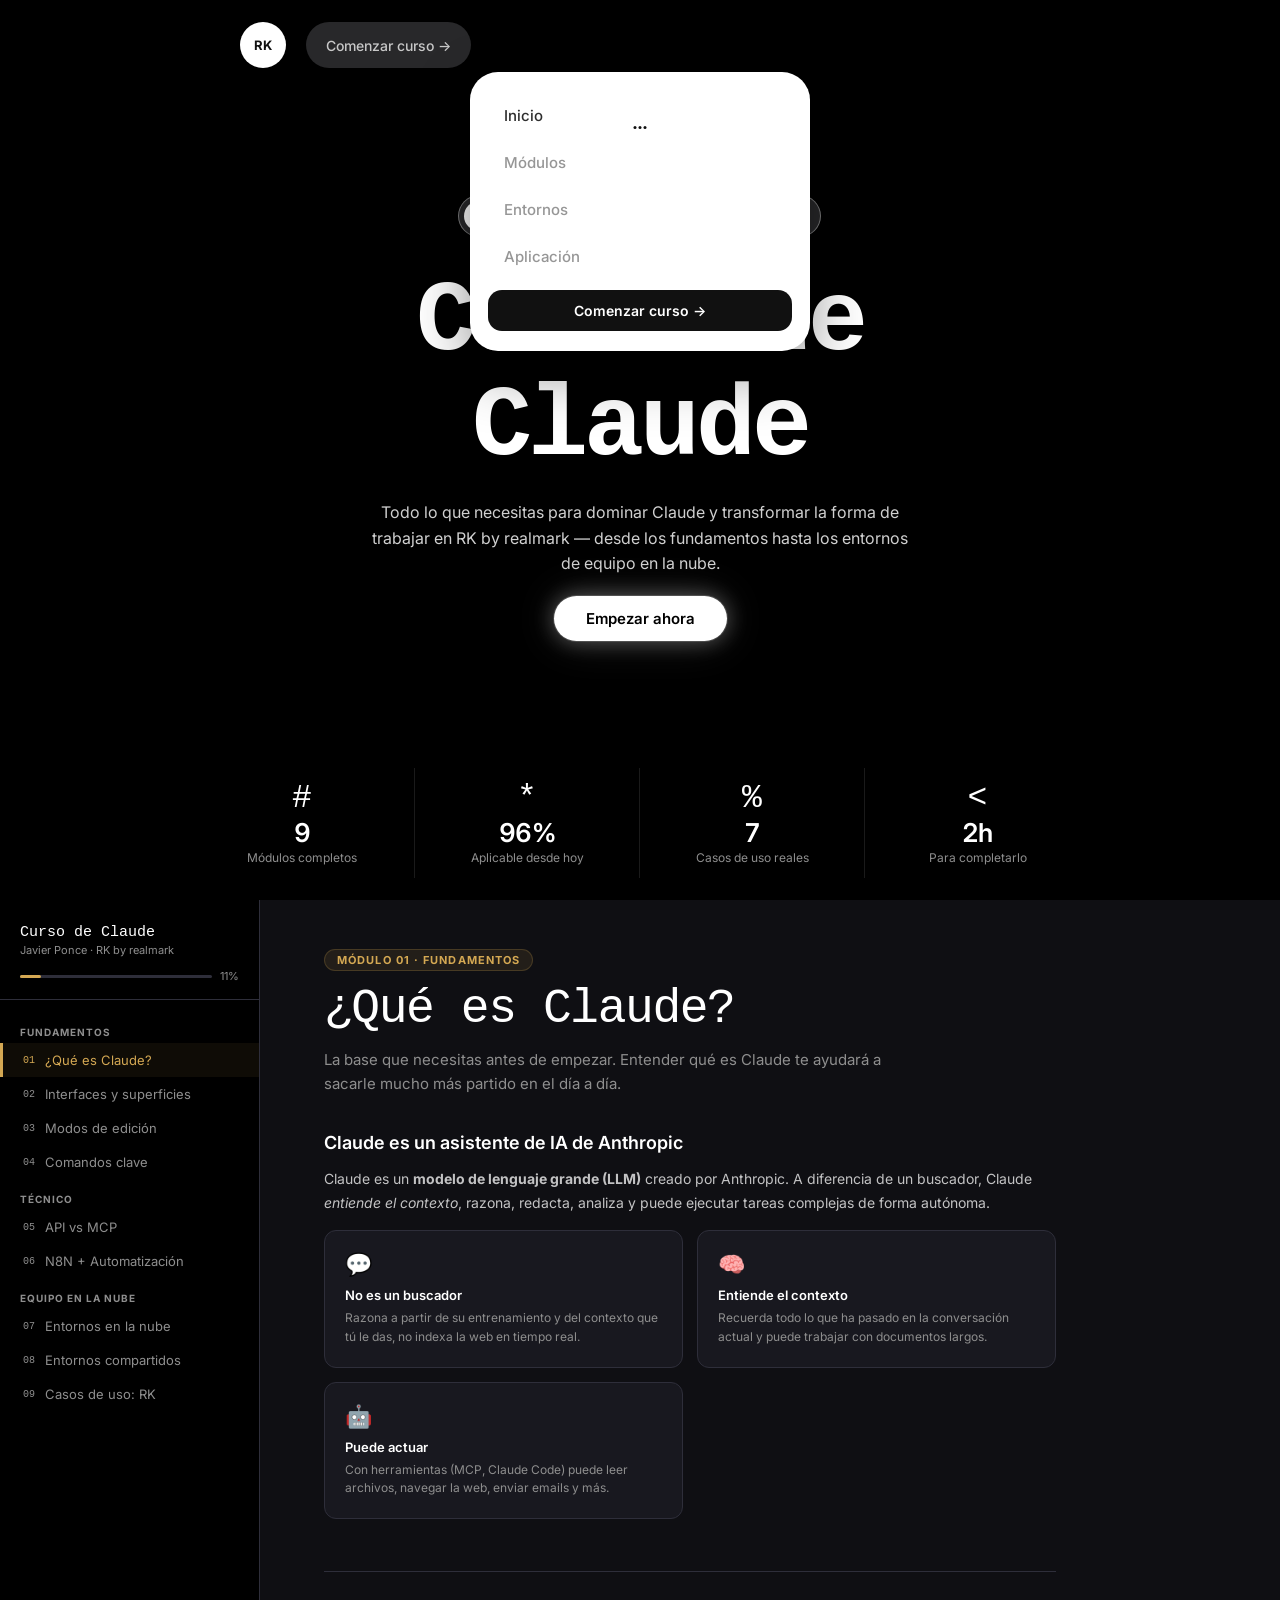
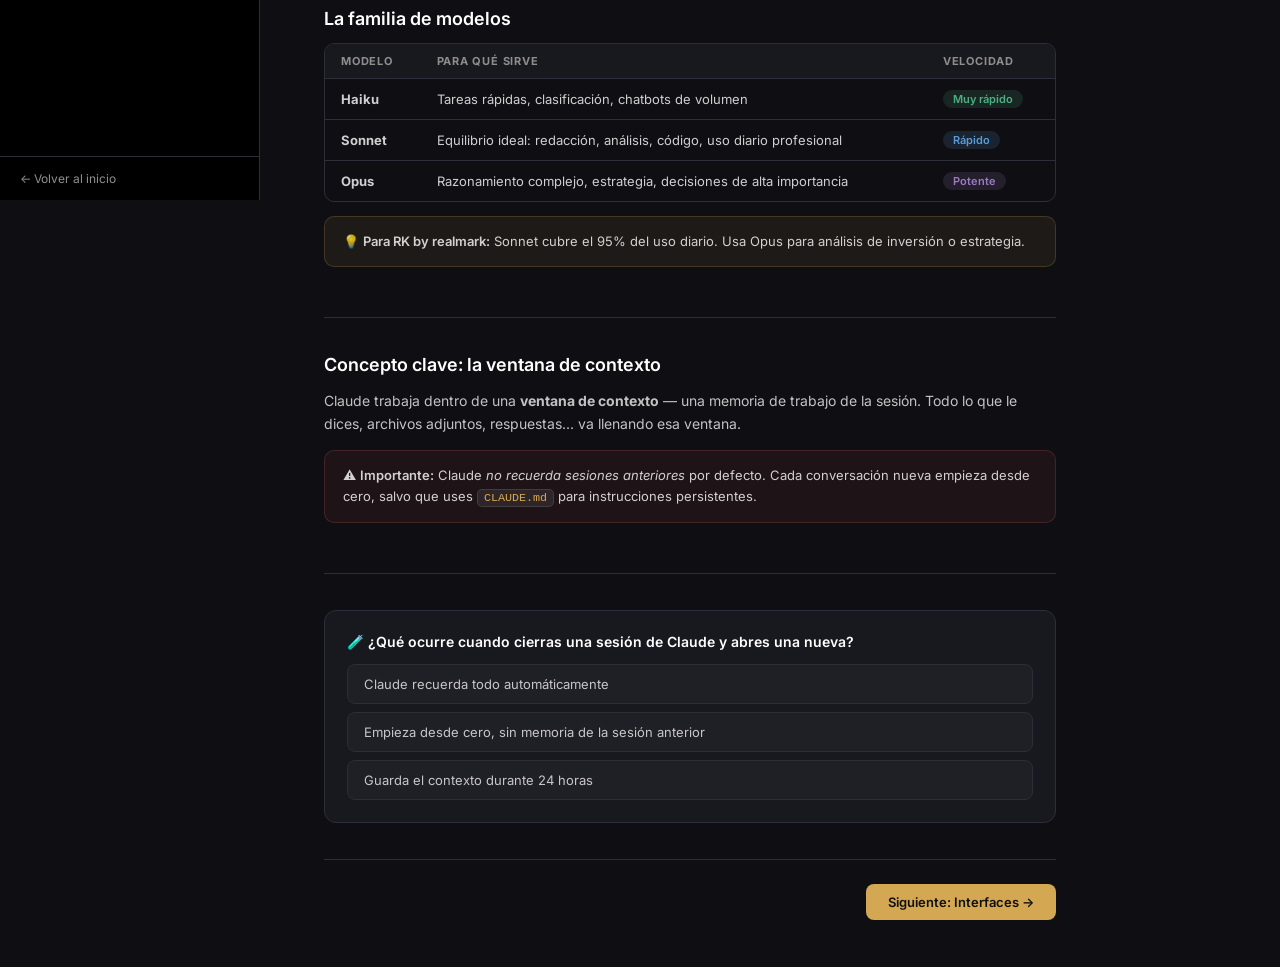
==== commit 0c28e921: "Add files via upload" ====
--- a/curso-claude/index.html
+++ b/curso-claude/index.html
@@ -30,13 +30,6 @@
       <button class="logo-btn" aria-label="RK by realmark">
         <span class="logo-text">RK</span>
       </button>
-
-      <nav class="nav-pill" aria-label="Módulos del curso">
-        <a class="nav-link active" href="#" onclick="scrollToSection('heroPage')">Inicio</a>
-        <a class="nav-link" href="#" onclick="scrollToSection('coursePage')">Módulos</a>
-        <a class="nav-link" href="#" onclick="jumpToModule(6)">Entornos</a>
-        <a class="nav-link" href="#" onclick="jumpToModule(8)">Aplicación</a>
-      </nav>
 
       <button class="signin-pill" onclick="scrollToSection('coursePage')">
         Comenzar curso →
